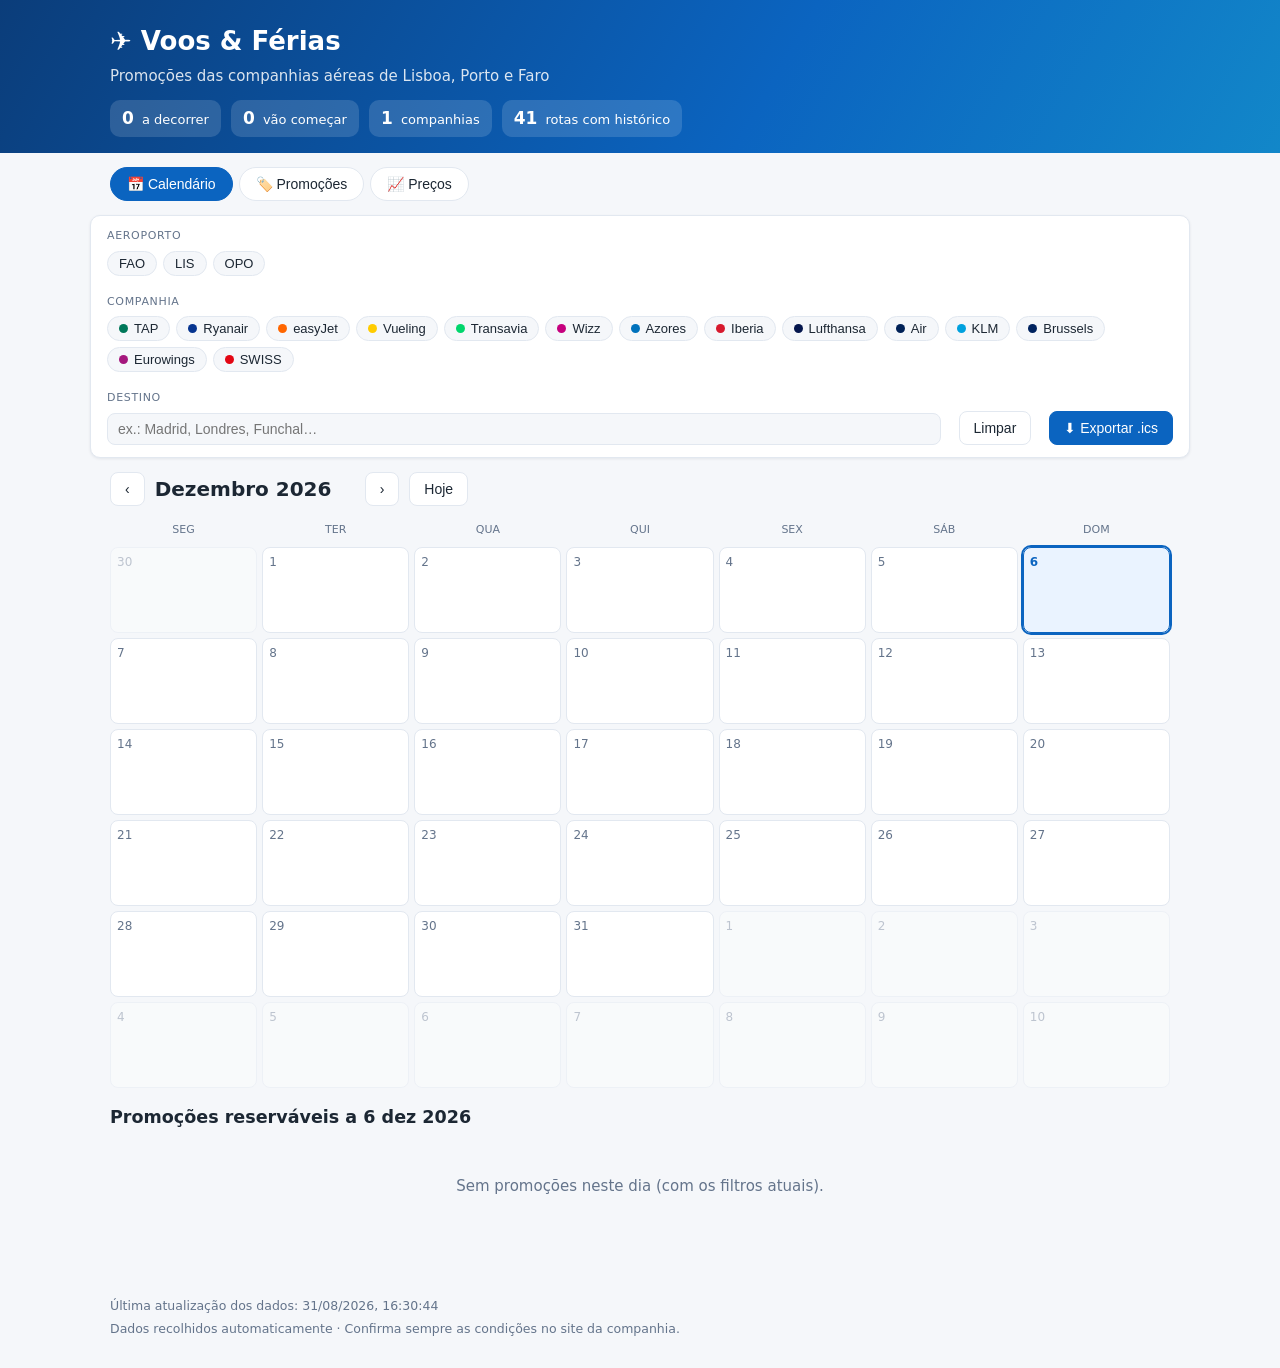
==== index.html @ 3e71f5dc "publicar site 7a26981276e4fd67e54a6fd07009ed2ff83021d1" ====
<!doctype html>
<html lang="pt-PT">
<head>
<meta charset="utf-8">
<meta name="viewport" content="width=device-width, initial-scale=1">
<title>Voos &amp; Férias — Promoções LIS · OPO · FAO</title>
<link rel="icon" href="data:image/svg+xml,<svg xmlns='http://www.w3.org/2000/svg' viewBox='0 0 100 100'><text y='.9em' font-size='90'>✈️</text></svg>">
<link rel="stylesheet" href="style.css">
</head>
<body>
<header class="topbar">
  <div class="topbar-inner">
    <h1>✈️ Voos &amp; Férias</h1>
    <p class="subtitle">Promoções das companhias aéreas de Lisboa, Porto e Faro</p>
    <div id="stats" class="stats"></div>
  </div>
</header>

<div id="demo-banner" class="demo-banner" hidden>
  ⚠️ A mostrar <strong>dados de exemplo</strong> — serão substituídos por dados reais na primeira recolha automática.
</div>

<nav class="tabs" role="tablist">
  <button class="tab active" data-view="calendar">📅 Calendário</button>
  <button class="tab" data-view="list">🏷️ Promoções</button>
  <button class="tab" data-view="prices">📈 Preços</button>
</nav>

<section class="filters" id="filters">
  <div class="filter-group">
    <span class="filter-label">Aeroporto</span>
    <div id="airport-chips" class="chips"></div>
  </div>
  <div class="filter-group">
    <span class="filter-label">Companhia</span>
    <div id="airline-chips" class="chips"></div>
  </div>
  <div class="filter-group grow">
    <span class="filter-label">Destino</span>
    <input id="dest-search" type="search" placeholder="ex.: Madrid, Londres, Funchal…">
  </div>
  <button id="clear-filters" class="btn-ghost" title="Limpar filtros">Limpar</button>
  <button id="export-ics" class="btn-primary" title="Descarregar as promoções filtradas como calendário (.ics)">⬇ Exportar .ics</button>
</section>

<main>
  <section id="view-calendar" class="view">
    <div class="cal-header">
      <button id="cal-prev" class="btn-ghost">‹</button>
      <h2 id="cal-title"></h2>
      <button id="cal-next" class="btn-ghost">›</button>
      <button id="cal-today" class="btn-ghost">Hoje</button>
    </div>
    <div id="calendar" class="calendar"></div>
    <div id="day-detail" class="day-detail"></div>
  </section>

  <section id="view-list" class="view" hidden>
    <div id="promo-list"></div>
  </section>

  <section id="view-prices" class="view" hidden>
    <div class="prices-toolbar">
      <label for="route-select">Rota:</label>
      <select id="route-select"></select>
      <label for="price-date">Quanto custava em…</label>
      <input type="date" id="price-date">
      <span id="price-answer" class="price-answer"></span>
    </div>
    <div id="price-chart" class="price-chart"></div>
    <div id="price-summary" class="price-summary"></div>
    <h3>Tarifas mais baratas agora</h3>
    <div id="best-now"></div>
  </section>
</main>

<footer>
  <span id="meta-info"></span>
  <span>Dados recolhidos automaticamente · Confirma sempre as condições no site da companhia.</span>
</footer>

<script src="app.js"></script>
</body>
</html>
---- style.css ----
:root {
  --bg: #f5f7fa;
  --card: #ffffff;
  --ink: #1c2733;
  --muted: #64748b;
  --line: #e2e8f0;
  --accent: #0b64c0;
  --accent-ink: #ffffff;
  --warn-bg: #fff7e0;
  --warn-line: #f2d675;
  --today: #eaf3ff;
  --radius: 10px;
  --shadow: 0 1px 3px rgba(15, 30, 50, .08);
}
@media (prefers-color-scheme: dark) {
  :root {
    --bg: #10161d;
    --card: #1a222c;
    --ink: #e6edf5;
    --muted: #94a3b8;
    --line: #2b3644;
    --accent: #4ea1f0;
    --accent-ink: #0b1520;
    --warn-bg: #33290f;
    --warn-line: #6b581a;
    --today: #1c2f45;
    --shadow: 0 1px 3px rgba(0, 0, 0, .4);
  }
}

* { box-sizing: border-box; }
body {
  margin: 0;
  font: 15px/1.5 system-ui, -apple-system, "Segoe UI", Roboto, sans-serif;
  background: var(--bg);
  color: var(--ink);
}
a { color: var(--accent); }

.topbar { background: linear-gradient(120deg, #0b3d7a, #0b64c0 60%, #1287c9); color: #fff; }
.topbar-inner { max-width: 1100px; margin: 0 auto; padding: 22px 20px 16px; }
.topbar h1 { margin: 0; font-size: 26px; }
.subtitle { margin: 4px 0 12px; opacity: .85; }
.stats { display: flex; gap: 10px; flex-wrap: wrap; }
.stat {
  background: rgba(255, 255, 255, .14); border-radius: var(--radius);
  padding: 6px 12px; font-size: 13px;
}
.stat b { font-size: 17px; margin-right: 4px; }

.demo-banner {
  max-width: 1100px; margin: 12px auto 0; padding: 8px 14px;
  background: var(--warn-bg); border: 1px solid var(--warn-line);
  border-radius: var(--radius); font-size: 13px;
}

.tabs { max-width: 1100px; margin: 14px auto 0; padding: 0 20px; display: flex; gap: 6px; }
.tab {
  border: 1px solid var(--line); background: var(--card); color: var(--ink);
  padding: 8px 16px; border-radius: 999px; cursor: pointer; font-size: 14px;
}
.tab.active { background: var(--accent); color: var(--accent-ink); border-color: var(--accent); }

.filters {
  max-width: 1100px; margin: 14px auto; padding: 12px 16px;
  background: var(--card); border: 1px solid var(--line); border-radius: var(--radius);
  box-shadow: var(--shadow);
  display: flex; gap: 18px; flex-wrap: wrap; align-items: flex-end;
  margin-left: auto; margin-right: auto;
}
@media (min-width: 1140px) { .filters { margin-left: auto; margin-right: auto; } }
.filter-group { display: flex; flex-direction: column; gap: 6px; }
.filter-group.grow { flex: 1; min-width: 180px; }
.filter-label { font-size: 11px; text-transform: uppercase; letter-spacing: .06em; color: var(--muted); }
.chips { display: flex; gap: 6px; flex-wrap: wrap; }
.chip {
  border: 1px solid var(--line); background: var(--bg); color: var(--ink);
  border-radius: 999px; padding: 4px 11px; font-size: 13px; cursor: pointer;
  display: inline-flex; align-items: center; gap: 6px;
}
.chip .dot { width: 9px; height: 9px; border-radius: 50%; display: inline-block; }
.chip.on { background: var(--accent); border-color: var(--accent); color: var(--accent-ink); }
#dest-search, #route-select, #price-date {
  padding: 7px 10px; border: 1px solid var(--line); border-radius: 8px;
  background: var(--bg); color: var(--ink); font-size: 14px; width: 100%;
}
.btn-ghost, .btn-primary {
  padding: 8px 14px; border-radius: 8px; cursor: pointer; font-size: 14px;
  border: 1px solid var(--line); background: var(--card); color: var(--ink);
}
.btn-primary { background: var(--accent); color: var(--accent-ink); border-color: var(--accent); }

main { max-width: 1100px; margin: 0 auto; padding: 0 20px 40px; }

/* ---- Calendário ---- */
.cal-header { display: flex; align-items: center; gap: 10px; margin: 6px 0 12px; }
.cal-header h2 { margin: 0; font-size: 20px; flex: 0 0 auto; min-width: 200px; text-transform: capitalize; }
.calendar {
  display: grid; grid-template-columns: repeat(7, 1fr); gap: 5px;
}
.cal-dow { text-align: center; font-size: 11px; color: var(--muted); text-transform: uppercase; padding: 4px 0; }
.cal-day {
  background: var(--card); border: 1px solid var(--line); border-radius: 8px;
  min-height: 86px; padding: 5px 6px; cursor: pointer; position: relative;
  display: flex; flex-direction: column; gap: 3px; overflow: hidden;
}
.cal-day:hover { border-color: var(--accent); }
.cal-day.other { opacity: .38; }
.cal-day.today { background: var(--today); border-color: var(--accent); }
.cal-day.selected { outline: 2px solid var(--accent); }
.cal-num { font-size: 12px; color: var(--muted); }
.cal-day.today .cal-num { color: var(--accent); font-weight: 700; }
.cal-bar {
  font-size: 10.5px; line-height: 1.25; color: #fff; border-radius: 4px;
  padding: 1px 5px; white-space: nowrap; overflow: hidden; text-overflow: ellipsis;
}
.cal-bar.starts::before { content: "▶ "; font-size: 8px; }
.cal-more { font-size: 10.5px; color: var(--muted); }

.day-detail { margin-top: 16px; }

/* ---- Cartões de promoção ---- */
.promo-section h3 { margin: 22px 0 10px; font-size: 15px; color: var(--muted); text-transform: uppercase; letter-spacing: .05em; }
.promo-card {
  background: var(--card); border: 1px solid var(--line); border-left: 5px solid var(--accent);
  border-radius: var(--radius); box-shadow: var(--shadow);
  padding: 12px 16px; margin-bottom: 10px;
}
.promo-head { display: flex; gap: 10px; align-items: baseline; flex-wrap: wrap; }
.promo-airline { font-weight: 700; font-size: 13px; }
.promo-title { font-size: 16px; font-weight: 600; flex: 1; min-width: 200px; }
.badge {
  font-size: 11px; border-radius: 999px; padding: 2px 9px; white-space: nowrap;
  background: var(--bg); border: 1px solid var(--line); color: var(--muted);
}
.badge.live { background: #e5f7ec; border-color: #7ed3a2; color: #14713d; }
.badge.soon { background: #e8f0fe; border-color: #9dbdf5; color: #1c4fa0; }
.badge.ending { background: #fdeaea; border-color: #f2a6a6; color: #a02020; }
.badge.over { text-decoration: line-through; }
@media (prefers-color-scheme: dark) {
  .badge.live { background: #14351f; border-color: #1e6b3a; color: #7ed3a2; }
  .badge.soon { background: #16283f; border-color: #2c568f; color: #9dbdf5; }
  .badge.ending { background: #3d1a1a; border-color: #8f2c2c; color: #f2a6a6; }
}
.promo-desc { margin: 6px 0; color: var(--muted); font-size: 14px; }
.promo-meta { display: flex; gap: 16px; flex-wrap: wrap; font-size: 13px; }
.promo-meta span b { font-weight: 600; }
.promo-price { font-size: 15px; font-weight: 700; color: var(--accent); }
.empty { color: var(--muted); padding: 30px 0; text-align: center; }

/* ---- Preços ---- */
.prices-toolbar { display: flex; gap: 10px; align-items: center; flex-wrap: wrap; margin: 8px 0 14px; }
.prices-toolbar label { font-size: 13px; color: var(--muted); }
.prices-toolbar select, .prices-toolbar input { width: auto; }
.price-answer { font-weight: 700; color: var(--accent); }
.price-chart {
  background: var(--card); border: 1px solid var(--line); border-radius: var(--radius);
  box-shadow: var(--shadow); padding: 10px; overflow-x: auto;
}
.price-chart svg { display: block; width: 100%; height: auto; }
.price-summary { display: flex; gap: 10px; flex-wrap: wrap; margin: 12px 0 8px; }
.price-summary .stat { background: var(--card); border: 1px solid var(--line); color: var(--ink); }
table.best { width: 100%; border-collapse: collapse; background: var(--card); border-radius: var(--radius); overflow: hidden; box-shadow: var(--shadow); }
table.best th, table.best td { padding: 8px 12px; border-bottom: 1px solid var(--line); text-align: left; font-size: 14px; }
table.best th { font-size: 12px; text-transform: uppercase; color: var(--muted); letter-spacing: .04em; }
table.best tr:last-child td { border-bottom: 0; }

footer {
  max-width: 1100px; margin: 0 auto; padding: 14px 20px 30px;
  color: var(--muted); font-size: 12.5px;
  display: flex; flex-direction: column; gap: 4px;
}
[hidden] { display: none !important; }
@media (max-width: 640px) {
  .cal-day { min-height: 60px; }
  .cal-bar { display: none; }
  .cal-day .cal-dots { display: flex; gap: 2px; flex-wrap: wrap; }
}
.cal-dots { display: none; }
@media (max-width: 640px) { .cal-dots { display: flex; gap: 2px; flex-wrap: wrap; } }
.cal-dots .dot { width: 7px; height: 7px; border-radius: 50%; }
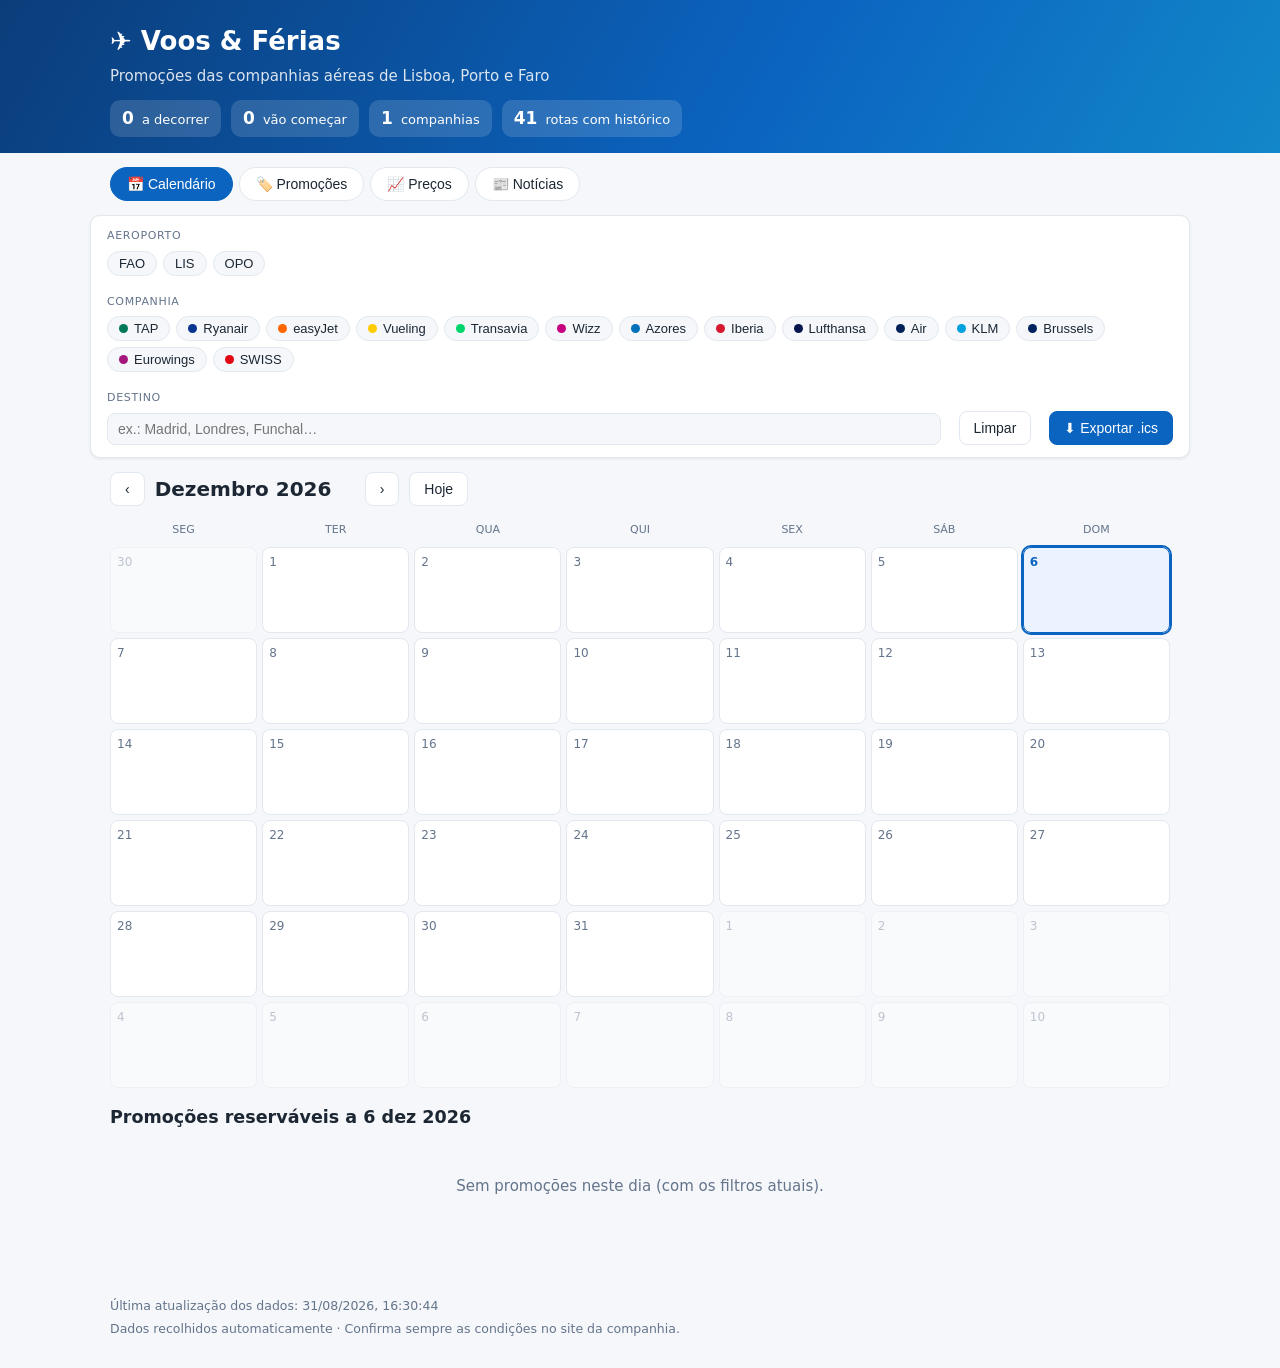
==== commit 208989d5: "publicar site f8495d17cf6e439118d1e6725acde420a23fb00b" ====
--- a/index.html
+++ b/index.html
@@ -24,6 +24,7 @@
   <button class="tab active" data-view="calendar">📅 Calendário</button>
   <button class="tab" data-view="list">🏷️ Promoções</button>
   <button class="tab" data-view="prices">📈 Preços</button>
+  <button class="tab" data-view="news">📰 Notícias</button>
 </nav>
 
 <section class="filters" id="filters">
@@ -59,6 +60,11 @@
     <div id="promo-list"></div>
   </section>
 
+  <section id="view-news" class="view" hidden>
+    <div id="news-cats" class="chips news-cats"></div>
+    <div id="news-list"></div>
+  </section>
+
   <section id="view-prices" class="view" hidden>
     <div class="prices-toolbar">
       <label for="route-select">Rota:</label>
--- a/style.css
+++ b/style.css
@@ -165,6 +165,36 @@
 table.best th { font-size: 12px; text-transform: uppercase; color: var(--muted); letter-spacing: .04em; }
 table.best tr:last-child td { border-bottom: 0; }
 
+/* ---- Notícias ---- */
+.news-cats { margin: 10px 0 14px; }
+.news-card {
+  background: var(--card); border: 1px solid var(--line); border-radius: var(--radius);
+  box-shadow: var(--shadow); padding: 10px 14px; margin-bottom: 8px;
+  display: flex; gap: 12px; align-items: flex-start;
+}
+.news-body { display: flex; flex-direction: column; gap: 3px; min-width: 0; }
+.news-title { font-weight: 600; text-decoration: none; color: var(--ink); }
+.news-title:hover { color: var(--accent); text-decoration: underline; }
+.news-meta { font-size: 12.5px; color: var(--muted); }
+.news-tags { display: flex; gap: 5px; flex-wrap: wrap; margin-top: 3px; }
+.chip.mini { padding: 1px 8px; font-size: 11.5px; cursor: default; }
+.cat-pill {
+  flex: 0 0 auto; font-size: 11.5px; font-weight: 600; border-radius: 999px;
+  padding: 3px 10px; white-space: nowrap; margin-top: 2px;
+  background: var(--cat-bg, var(--bg)); color: var(--cat-ink, var(--muted));
+  border: 1px solid var(--cat-line, var(--line));
+}
+.cat-greve    { --cat-bg: #fdeaea; --cat-line: #f2a6a6; --cat-ink: #a02020; }
+.cat-problema { --cat-bg: #fff1e0; --cat-line: #f0c187; --cat-ink: #8f5a12; }
+.cat-promocao { --cat-bg: #e5f7ec; --cat-line: #7ed3a2; --cat-ink: #14713d; }
+.cat-novidade { --cat-bg: #e8f0fe; --cat-line: #9dbdf5; --cat-ink: #1c4fa0; }
+@media (prefers-color-scheme: dark) {
+  .cat-greve    { --cat-bg: #3d1a1a; --cat-line: #8f2c2c; --cat-ink: #f2a6a6; }
+  .cat-problema { --cat-bg: #3a2a10; --cat-line: #8a642a; --cat-ink: #f0c187; }
+  .cat-promocao { --cat-bg: #14351f; --cat-line: #1e6b3a; --cat-ink: #7ed3a2; }
+  .cat-novidade { --cat-bg: #16283f; --cat-line: #2c568f; --cat-ink: #9dbdf5; }
+}
+
 footer {
   max-width: 1100px; margin: 0 auto; padding: 14px 20px 30px;
   color: var(--muted); font-size: 12.5px;
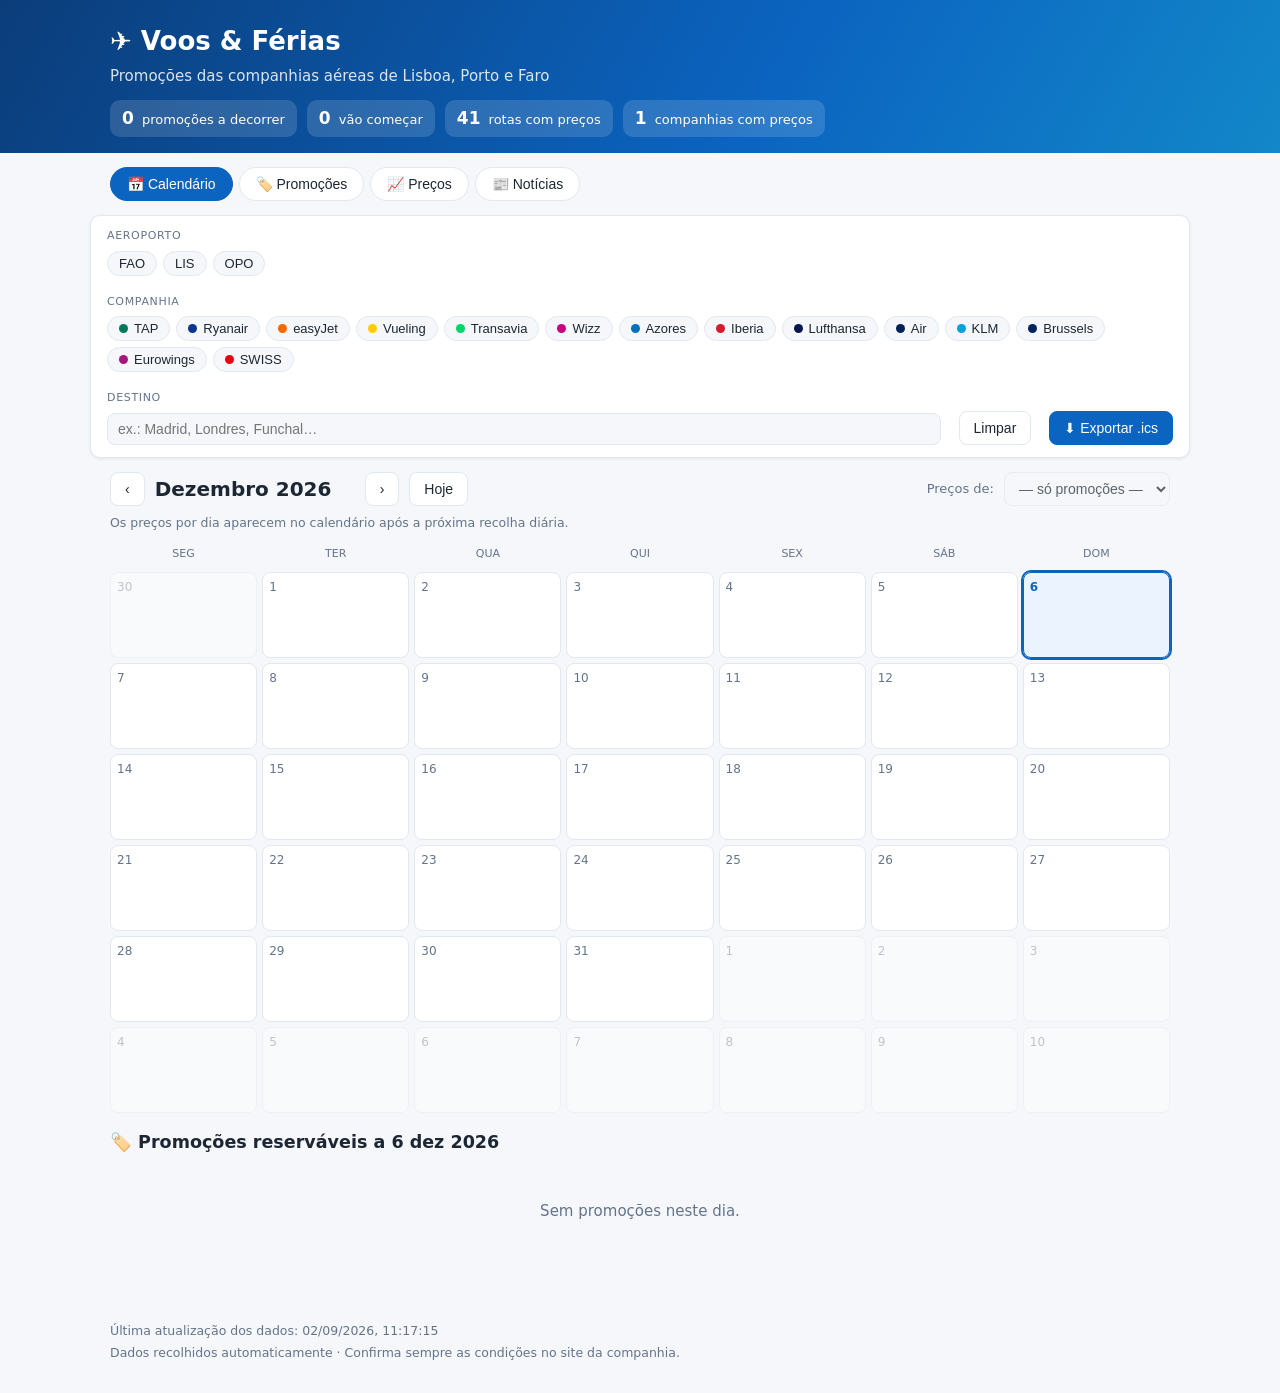
==== commit ff8e989b: "publicar site 9f7abf96fa99462088a9ecdf091e80859a9b4945" ====
--- a/index.html
+++ b/index.html
@@ -5,7 +5,7 @@
 <meta name="viewport" content="width=device-width, initial-scale=1">
 <title>Voos &amp; Férias — Promoções LIS · OPO · FAO</title>
 <link rel="icon" href="data:image/svg+xml,<svg xmlns='http://www.w3.org/2000/svg' viewBox='0 0 100 100'><text y='.9em' font-size='90'>✈️</text></svg>">
-<link rel="stylesheet" href="style.css">
+<link rel="stylesheet" href="style.css?v=3">
 </head>
 <body>
 <header class="topbar">
@@ -51,7 +51,10 @@
       <h2 id="cal-title"></h2>
       <button id="cal-next" class="btn-ghost">›</button>
       <button id="cal-today" class="btn-ghost">Hoje</button>
+      <label class="cal-route-label" for="cal-route">Preços de:</label>
+      <select id="cal-route"></select>
     </div>
+    <div id="cal-legend" class="cal-legend"></div>
     <div id="calendar" class="calendar"></div>
     <div id="day-detail" class="day-detail"></div>
   </section>
@@ -85,6 +88,6 @@
   <span>Dados recolhidos automaticamente · Confirma sempre as condições no site da companhia.</span>
 </footer>
 
-<script src="app.js"></script>
+<script src="app.js?v=3"></script>
 </body>
 </html>
--- a/style.css
+++ b/style.css
@@ -117,6 +117,32 @@
 .cal-bar.starts::before { content: "▶ "; font-size: 8px; }
 .cal-more { font-size: 10.5px; color: var(--muted); }
 
+.cal-route-label { font-size: 13px; color: var(--muted); margin-left: auto; }
+#cal-route { width: auto; max-width: 320px; padding: 7px 10px; border: 1px solid var(--line); border-radius: 8px; background: var(--bg); color: var(--ink); font-size: 14px; }
+.cal-legend { font-size: 12.5px; color: var(--muted); margin: -4px 0 10px; }
+.cal-price {
+  display: inline-flex; align-items: center; gap: 4px; font-size: 13px; font-weight: 700;
+  border-radius: 6px; padding: 1px 6px; width: fit-content;
+  background: var(--tier-bg, var(--bg)); color: var(--tier-ink, var(--ink));
+}
+.cal-price .dot { width: 7px; height: 7px; border-radius: 50%; display: inline-block; }
+.tier-low  { --tier-bg: #e5f7ec; --tier-ink: #14713d; }
+.tier-high { --tier-bg: #fdeaea; --tier-ink: #a02020; }
+@media (prefers-color-scheme: dark) {
+  .tier-low  { --tier-bg: #14351f; --tier-ink: #7ed3a2; }
+  .tier-high { --tier-bg: #3d1a1a; --tier-ink: #f2a6a6; }
+}
+.fare-list { display: flex; flex-direction: column; gap: 6px; margin-bottom: 6px; }
+.fare-row {
+  display: flex; align-items: center; gap: 10px; padding: 8px 12px;
+  background: var(--card); border: 1px solid var(--line); border-radius: 8px;
+}
+.fare-row.best { border-color: #7ed3a2; }
+.fare-row .dot { width: 10px; height: 10px; border-radius: 50%; display: inline-block; }
+.fare-airline { flex: 1; }
+.fare-price { font-weight: 700; font-size: 16px; color: var(--accent); }
+.stat small { font-weight: 400; opacity: .75; }
+.stat .dot { width: 9px; height: 9px; border-radius: 50%; display: inline-block; margin-right: 3px; }
 .day-detail { margin-top: 16px; }
 
 /* ---- Cartões de promoção ---- */
